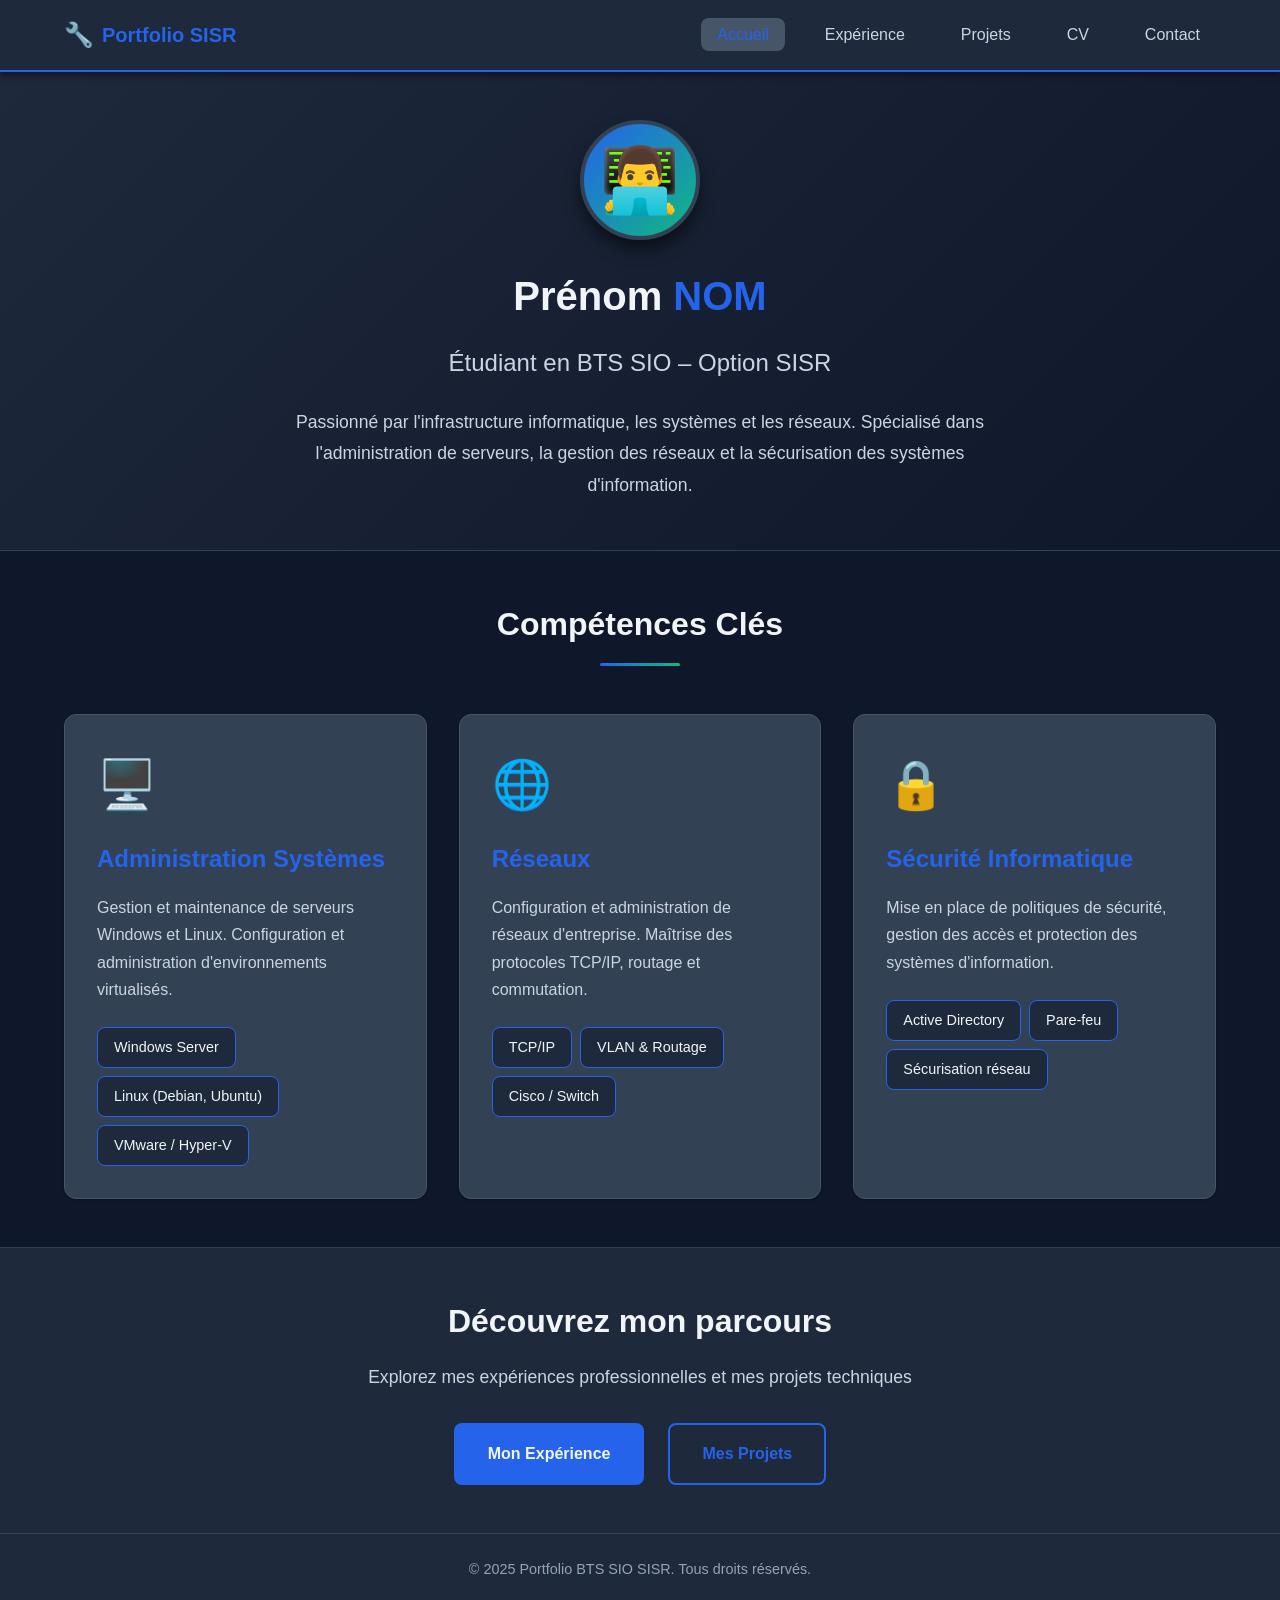
==== index.html @ f3e3982c "Initial commit: Portfolio BTS SIO SISR" ====
<!DOCTYPE html>
<html lang="fr">
<head>
    <meta charset="UTF-8">
    <meta name="viewport" content="width=device-width, initial-scale=1.0">
    <meta name="description" content="Portfolio d'un étudiant en BTS SIO option SISR - Solutions d'Infrastructure, Systèmes et Réseaux">
    <title>Portfolio - BTS SIO SISR</title>
    <link rel="stylesheet" href="styles.css">
</head>
<body>
    <!-- Navigation -->
    <nav class="navbar">
        <div class="container">
            <div class="nav-brand">
                <span class="brand-icon">🔧</span>
                <span class="brand-text">Portfolio SISR</span>
            </div>
            <ul class="nav-menu" id="navMenu">
                <li><a href="index.html" class="nav-link active">Accueil</a></li>
                <li><a href="experience.html" class="nav-link">Expérience</a></li>
                <li><a href="projets.html" class="nav-link">Projets</a></li>
                <li><a href="cv.html" class="nav-link">CV</a></li>
                <li><a href="contact.html" class="nav-link">Contact</a></li>
            </ul>
            <button class="nav-toggle" id="navToggle" aria-label="Toggle navigation">
                <span></span>
                <span></span>
                <span></span>
            </button>
        </div>
    </nav>

    <!-- Hero Section -->
    <header class="hero">
        <div class="container">
            <div class="hero-content">
                <div class="hero-avatar">
                    <div class="avatar-circle">
                        <span class="avatar-icon">👨‍💻</span>
                    </div>
                </div>
                <h1 class="hero-title">Prénom <span class="highlight">NOM</span></h1>
                <p class="hero-subtitle">Étudiant en BTS SIO – Option SISR</p>
                <p class="hero-description">
                    Passionné par l'infrastructure informatique, les systèmes et les réseaux. 
                    Spécialisé dans l'administration de serveurs, la gestion des réseaux et la sécurisation 
                    des systèmes d'information.
                </p>
            </div>
        </div>
    </header>

    <!-- Compétences principales -->
    <section class="skills-section">
        <div class="container">
            <h2 class="section-title">Compétences Clés</h2>
            <div class="skills-grid">
                <div class="skill-card">
                    <div class="skill-icon">🖥️</div>
                    <h3 class="skill-title">Administration Systèmes</h3>
                    <p class="skill-description">
                        Gestion et maintenance de serveurs Windows et Linux. 
                        Configuration et administration d'environnements virtualisés.
                    </p>
                    <ul class="skill-list">
                        <li>Windows Server</li>
                        <li>Linux (Debian, Ubuntu)</li>
                        <li>VMware / Hyper-V</li>
                    </ul>
                </div>

                <div class="skill-card">
                    <div class="skill-icon">🌐</div>
                    <h3 class="skill-title">Réseaux</h3>
                    <p class="skill-description">
                        Configuration et administration de réseaux d'entreprise. 
                        Maîtrise des protocoles TCP/IP, routage et commutation.
                    </p>
                    <ul class="skill-list">
                        <li>TCP/IP</li>
                        <li>VLAN & Routage</li>
                        <li>Cisco / Switch</li>
                    </ul>
                </div>

                <div class="skill-card">
                    <div class="skill-icon">🔒</div>
                    <h3 class="skill-title">Sécurité Informatique</h3>
                    <p class="skill-description">
                        Mise en place de politiques de sécurité, gestion des accès 
                        et protection des systèmes d'information.
                    </p>
                    <ul class="skill-list">
                        <li>Active Directory</li>
                        <li>Pare-feu</li>
                        <li>Sécurisation réseau</li>
                    </ul>
                </div>
            </div>
        </div>
    </section>

    <!-- Section CTA -->
    <section class="cta-section">
        <div class="container">
            <div class="cta-content">
                <h2 class="cta-title">Découvrez mon parcours</h2>
                <p class="cta-text">Explorez mes expériences professionnelles et mes projets techniques</p>
                <div class="cta-buttons">
                    <a href="experience.html" class="btn btn-primary">Mon Expérience</a>
                    <a href="projets.html" class="btn btn-secondary">Mes Projets</a>
                </div>
            </div>
        </div>
    </section>

    <!-- Footer -->
    <footer class="footer">
        <div class="container">
            <p class="footer-text">&copy; 2025 Portfolio BTS SIO SISR. Tous droits réservés.</p>
        </div>
    </footer>

    <script src="script.js"></script>
</body>
</html>
---- styles.css ----
/* ============================================
   RESET & VARIABLES
   ============================================ */

* {
    margin: 0;
    padding: 0;
    box-sizing: border-box;
}

:root {
    /* Couleurs principales - Thème IT/Réseaux */
    --primary-color: #2563eb;
    --primary-dark: #1e40af;
    --secondary-color: #10b981;
    --accent-color: #f59e0b;
    --danger-color: #ef4444;
    
    /* Couleurs de fond */
    --bg-primary: #0f172a;
    --bg-secondary: #1e293b;
    --bg-card: #334155;
    --bg-hover: #475569;
    
    /* Couleurs de texte */
    --text-primary: #f1f5f9;
    --text-secondary: #cbd5e1;
    --text-muted: #94a3b8;
    
    /* Espacements */
    --spacing-xs: 0.5rem;
    --spacing-sm: 1rem;
    --spacing-md: 1.5rem;
    --spacing-lg: 2rem;
    --spacing-xl: 3rem;
    
    /* Bordures */
    --border-radius: 8px;
    --border-radius-lg: 12px;
    
    /* Ombres */
    --shadow-sm: 0 1px 2px rgba(0, 0, 0, 0.3);
    --shadow-md: 0 4px 6px rgba(0, 0, 0, 0.4);
    --shadow-lg: 0 10px 15px rgba(0, 0, 0, 0.5);
    
    /* Transitions */
    --transition: all 0.3s ease;
}

/* ============================================
   BASE STYLES
   ============================================ */

body {
    font-family: 'Segoe UI', Tahoma, Geneva, Verdana, sans-serif;
    background-color: var(--bg-primary);
    color: var(--text-primary);
    line-height: 1.6;
    min-height: 100vh;
    display: flex;
    flex-direction: column;
}

.container {
    max-width: 1200px;
    margin: 0 auto;
    padding: 0 var(--spacing-md);
    width: 100%;
}

main {
    flex: 1;
}

/* ============================================
   NAVIGATION
   ============================================ */

.navbar {
    background-color: var(--bg-secondary);
    border-bottom: 2px solid var(--primary-color);
    padding: var(--spacing-sm) 0;
    position: sticky;
    top: 0;
    z-index: 1000;
    box-shadow: var(--shadow-md);
}

.navbar .container {
    display: flex;
    justify-content: space-between;
    align-items: center;
}

.nav-brand {
    display: flex;
    align-items: center;
    gap: var(--spacing-xs);
    font-size: 1.25rem;
    font-weight: bold;
    color: var(--primary-color);
}

.brand-icon {
    font-size: 1.5rem;
}

.nav-menu {
    display: flex;
    list-style: none;
    gap: var(--spacing-md);
    align-items: center;
}

.nav-link {
    color: var(--text-secondary);
    text-decoration: none;
    padding: var(--spacing-xs) var(--spacing-sm);
    border-radius: var(--border-radius);
    transition: var(--transition);
    font-weight: 500;
}

.nav-link:hover,
.nav-link.active {
    color: var(--text-primary);
    background-color: var(--bg-hover);
    color: var(--primary-color);
}

/* Menu hamburger pour mobile */
.nav-toggle {
    display: none;
    flex-direction: column;
    background: transparent;
    border: none;
    cursor: pointer;
    padding: var(--spacing-xs);
    gap: 4px;
}

.nav-toggle span {
    width: 25px;
    height: 3px;
    background-color: var(--text-primary);
    border-radius: 2px;
    transition: var(--transition);
}

/* ============================================
   HERO SECTION
   ============================================ */

.hero {
    background: linear-gradient(135deg, var(--bg-secondary) 0%, var(--bg-primary) 100%);
    padding: var(--spacing-xl) 0;
    text-align: center;
    border-bottom: 1px solid var(--bg-card);
}

.hero-content {
    max-width: 800px;
    margin: 0 auto;
}

.hero-avatar {
    margin-bottom: var(--spacing-md);
}

.avatar-circle {
    width: 120px;
    height: 120px;
    margin: 0 auto;
    border-radius: 50%;
    background: linear-gradient(135deg, var(--primary-color), var(--secondary-color));
    display: flex;
    align-items: center;
    justify-content: center;
    border: 4px solid var(--bg-card);
    box-shadow: var(--shadow-lg);
}

.avatar-icon {
    font-size: 4rem;
}

.hero-title {
    font-size: 2.5rem;
    margin-bottom: var(--spacing-sm);
    font-weight: 700;
}

.highlight {
    color: var(--primary-color);
}

.hero-subtitle {
    font-size: 1.5rem;
    color: var(--text-secondary);
    margin-bottom: var(--spacing-md);
    font-weight: 500;
}

.hero-description {
    font-size: 1.1rem;
    color: var(--text-secondary);
    line-height: 1.8;
    max-width: 700px;
    margin: 0 auto;
}

/* ============================================
   SKILLS SECTION
   ============================================ */

.skills-section {
    padding: var(--spacing-xl) 0;
}

.section-title {
    font-size: 2rem;
    text-align: center;
    margin-bottom: var(--spacing-xl);
    color: var(--text-primary);
    position: relative;
    padding-bottom: var(--spacing-sm);
}

.section-title::after {
    content: '';
    position: absolute;
    bottom: 0;
    left: 50%;
    transform: translateX(-50%);
    width: 80px;
    height: 3px;
    background: linear-gradient(90deg, var(--primary-color), var(--secondary-color));
    border-radius: 2px;
}

.skills-grid {
    display: grid;
    grid-template-columns: repeat(auto-fit, minmax(300px, 1fr));
    gap: var(--spacing-lg);
    margin-top: var(--spacing-lg);
}

.skill-card {
    background-color: var(--bg-card);
    padding: var(--spacing-lg);
    border-radius: var(--border-radius-lg);
    border: 1px solid var(--bg-hover);
    transition: var(--transition);
    box-shadow: var(--shadow-sm);
}

.skill-card:hover {
    transform: translateY(-5px);
    box-shadow: var(--shadow-lg);
    border-color: var(--primary-color);
}

.skill-icon {
    font-size: 3rem;
    margin-bottom: var(--spacing-sm);
    display: block;
}

.skill-title {
    font-size: 1.5rem;
    margin-bottom: var(--spacing-sm);
    color: var(--primary-color);
}

.skill-description {
    color: var(--text-secondary);
    margin-bottom: var(--spacing-md);
    line-height: 1.7;
}

.skill-list {
    list-style: none;
    display: flex;
    flex-wrap: wrap;
    gap: var(--spacing-xs);
}

.skill-list li {
    background-color: var(--bg-secondary);
    padding: var(--spacing-xs) var(--spacing-sm);
    border-radius: var(--border-radius);
    font-size: 0.9rem;
    color: var(--text-primary);
    border: 1px solid var(--primary-color);
}

/* ============================================
   CTA SECTION
   ============================================ */

.cta-section {
    padding: var(--spacing-xl) 0;
    background-color: var(--bg-secondary);
    border-top: 1px solid var(--bg-card);
}

.cta-content {
    text-align: center;
}

.cta-title {
    font-size: 2rem;
    margin-bottom: var(--spacing-sm);
}

.cta-text {
    font-size: 1.1rem;
    color: var(--text-secondary);
    margin-bottom: var(--spacing-lg);
}

.cta-buttons {
    display: flex;
    gap: var(--spacing-md);
    justify-content: center;
    flex-wrap: wrap;
}

/* ============================================
   BUTTONS
   ============================================ */

.btn {
    display: inline-block;
    padding: var(--spacing-sm) var(--spacing-lg);
    border-radius: var(--border-radius);
    text-decoration: none;
    font-weight: 600;
    transition: var(--transition);
    border: 2px solid transparent;
    cursor: pointer;
    font-size: 1rem;
}

.btn-primary {
    background-color: var(--primary-color);
    color: var(--text-primary);
}

.btn-primary:hover {
    background-color: var(--primary-dark);
    transform: translateY(-2px);
    box-shadow: var(--shadow-md);
}

.btn-secondary {
    background-color: transparent;
    color: var(--primary-color);
    border-color: var(--primary-color);
}

.btn-secondary:hover {
    background-color: var(--primary-color);
    color: var(--text-primary);
    transform: translateY(-2px);
}

/* ============================================
   CONTENT PAGES
   ============================================ */

.page-header {
    background: linear-gradient(135deg, var(--bg-secondary) 0%, var(--bg-primary) 100%);
    padding: var(--spacing-xl) 0;
    text-align: center;
    border-bottom: 1px solid var(--bg-card);
}

.page-title {
    font-size: 2.5rem;
    margin-bottom: var(--spacing-sm);
}

.page-subtitle {
    font-size: 1.2rem;
    color: var(--text-secondary);
}

.content-section {
    padding: var(--spacing-xl) 0;
}

.content-card {
    background-color: var(--bg-card);
    padding: var(--spacing-lg);
    border-radius: var(--border-radius-lg);
    margin-bottom: var(--spacing-lg);
    border: 1px solid var(--bg-hover);
    box-shadow: var(--shadow-sm);
}

.content-card h2 {
    color: var(--primary-color);
    margin-bottom: var(--spacing-md);
    font-size: 1.8rem;
}

.content-card h3 {
    color: var(--secondary-color);
    margin-top: var(--spacing-md);
    margin-bottom: var(--spacing-sm);
    font-size: 1.3rem;
}

.content-card p {
    color: var(--text-secondary);
    margin-bottom: var(--spacing-sm);
    line-height: 1.8;
}

.content-card ul {
    margin-left: var(--spacing-lg);
    margin-bottom: var(--spacing-md);
    color: var(--text-secondary);
}

.content-card li {
    margin-bottom: var(--spacing-xs);
    line-height: 1.7;
}

.timeline {
    position: relative;
    padding-left: var(--spacing-lg);
    border-left: 2px solid var(--primary-color);
}

.timeline-item {
    margin-bottom: var(--spacing-lg);
    position: relative;
}

.timeline-item::before {
    content: '';
    position: absolute;
    left: -var(--spacing-lg);
    top: 0;
    width: 12px;
    height: 12px;
    border-radius: 50%;
    background-color: var(--primary-color);
    border: 2px solid var(--bg-primary);
}

.timeline-date {
    color: var(--accent-color);
    font-weight: 600;
    margin-bottom: var(--spacing-xs);
}

/* ============================================
   PROJECT CARDS
   ============================================ */

.projects-grid {
    display: grid;
    grid-template-columns: repeat(auto-fit, minmax(350px, 1fr));
    gap: var(--spacing-lg);
}

.project-card {
    background-color: var(--bg-card);
    padding: var(--spacing-lg);
    border-radius: var(--border-radius-lg);
    border: 1px solid var(--bg-hover);
    transition: var(--transition);
    box-shadow: var(--shadow-sm);
}

.project-card:hover {
    transform: translateY(-5px);
    box-shadow: var(--shadow-lg);
    border-color: var(--primary-color);
}

.project-card h3 {
    color: var(--primary-color);
    margin-bottom: var(--spacing-sm);
    font-size: 1.5rem;
}

.project-card .project-context {
    color: var(--text-secondary);
    font-style: italic;
    margin-bottom: var(--spacing-md);
    padding-left: var(--spacing-sm);
    border-left: 3px solid var(--secondary-color);
}

.project-objectives {
    margin-top: var(--spacing-md);
}

.project-objectives h4 {
    color: var(--secondary-color);
    margin-bottom: var(--spacing-xs);
}

.project-tech {
    margin-top: var(--spacing-md);
    padding-top: var(--spacing-md);
    border-top: 1px solid var(--bg-hover);
}

.tech-tags {
    display: flex;
    flex-wrap: wrap;
    gap: var(--spacing-xs);
    margin-top: var(--spacing-xs);
}

.tech-tag {
    background-color: var(--bg-secondary);
    color: var(--primary-color);
    padding: var(--spacing-xs) var(--spacing-sm);
    border-radius: var(--border-radius);
    font-size: 0.85rem;
    border: 1px solid var(--primary-color);
}

/* ============================================
   CV PAGE
   ============================================ */

.cv-container {
    max-width: 900px;
    margin: 0 auto;
    background-color: var(--bg-card);
    padding: var(--spacing-xl);
    border-radius: var(--border-radius-lg);
    box-shadow: var(--shadow-lg);
}

.cv-header {
    text-align: center;
    margin-bottom: var(--spacing-xl);
    padding-bottom: var(--spacing-lg);
    border-bottom: 2px solid var(--primary-color);
}

.cv-header h1 {
    font-size: 2.5rem;
    margin-bottom: var(--spacing-xs);
}

.cv-header .cv-title {
    color: var(--text-secondary);
    font-size: 1.2rem;
    margin-bottom: var(--spacing-md);
}

.cv-section {
    margin-bottom: var(--spacing-xl);
}

.cv-section h2 {
    color: var(--primary-color);
    font-size: 1.8rem;
    margin-bottom: var(--spacing-md);
    padding-bottom: var(--spacing-xs);
    border-bottom: 1px solid var(--bg-hover);
}

.cv-item {
    margin-bottom: var(--spacing-md);
    padding-left: var(--spacing-md);
    border-left: 3px solid var(--secondary-color);
}

.cv-item h3 {
    color: var(--secondary-color);
    margin-bottom: var(--spacing-xs);
}

.cv-item .cv-date {
    color: var(--accent-color);
    font-weight: 600;
    margin-bottom: var(--spacing-xs);
}

.cv-item p {
    color: var(--text-secondary);
    line-height: 1.7;
}

.cv-skills-grid {
    display: grid;
    grid-template-columns: repeat(auto-fit, minmax(200px, 1fr));
    gap: var(--spacing-md);
    margin-top: var(--spacing-md);
}

.cv-skill-category {
    background-color: var(--bg-secondary);
    padding: var(--spacing-md);
    border-radius: var(--border-radius);
}

.cv-skill-category h4 {
    color: var(--primary-color);
    margin-bottom: var(--spacing-sm);
}

.cv-skill-category ul {
    list-style: none;
    margin-left: 0;
}

.cv-skill-category li {
    color: var(--text-secondary);
    padding: var(--spacing-xs) 0;
}

.cv-download {
    text-align: center;
    margin-top: var(--spacing-xl);
}

/* ============================================
   CONTACT FORM
   ============================================ */

.contact-container {
    max-width: 600px;
    margin: 0 auto;
}

.contact-form {
    background-color: var(--bg-card);
    padding: var(--spacing-xl);
    border-radius: var(--border-radius-lg);
    box-shadow: var(--shadow-lg);
}

.form-group {
    margin-bottom: var(--spacing-md);
}

.form-group label {
    display: block;
    margin-bottom: var(--spacing-xs);
    color: var(--text-primary);
    font-weight: 500;
}

.form-group input,
.form-group textarea {
    width: 100%;
    padding: var(--spacing-sm);
    border: 2px solid var(--bg-hover);
    border-radius: var(--border-radius);
    background-color: var(--bg-secondary);
    color: var(--text-primary);
    font-size: 1rem;
    font-family: inherit;
    transition: var(--transition);
}

.form-group input:focus,
.form-group textarea:focus {
    outline: none;
    border-color: var(--primary-color);
    box-shadow: 0 0 0 3px rgba(37, 99, 235, 0.1);
}

.form-group textarea {
    resize: vertical;
    min-height: 150px;
}

.form-group .error-message {
    color: var(--danger-color);
    font-size: 0.875rem;
    margin-top: var(--spacing-xs);
    display: none;
}

.form-group.error input,
.form-group.error textarea {
    border-color: var(--danger-color);
}

.form-group.error .error-message {
    display: block;
}

.form-success {
    display: none;
    background-color: var(--secondary-color);
    color: var(--text-primary);
    padding: var(--spacing-md);
    border-radius: var(--border-radius);
    margin-bottom: var(--spacing-md);
    text-align: center;
    font-weight: 500;
}

.form-success.show {
    display: block;
}

/* ============================================
   FOOTER
   ============================================ */

.footer {
    background-color: var(--bg-secondary);
    padding: var(--spacing-md) 0;
    text-align: center;
    border-top: 1px solid var(--bg-card);
    margin-top: auto;
}

.footer-text {
    color: var(--text-muted);
    font-size: 0.9rem;
}

/* ============================================
   RESPONSIVE DESIGN
   ============================================ */

@media (max-width: 768px) {
    .nav-menu {
        position: fixed;
        left: -100%;
        top: 60px;
        flex-direction: column;
        background-color: var(--bg-secondary);
        width: 100%;
        text-align: center;
        transition: var(--transition);
        box-shadow: var(--shadow-lg);
        padding: var(--spacing-lg) 0;
        border-bottom: 2px solid var(--primary-color);
    }

    .nav-menu.active {
        left: 0;
    }

    .nav-toggle {
        display: flex;
    }

    .nav-toggle.active span:nth-child(1) {
        transform: rotate(45deg) translate(5px, 5px);
    }

    .nav-toggle.active span:nth-child(2) {
        opacity: 0;
    }

    .nav-toggle.active span:nth-child(3) {
        transform: rotate(-45deg) translate(7px, -6px);
    }

    .hero-title {
        font-size: 2rem;
    }

    .hero-subtitle {
        font-size: 1.2rem;
    }

    .skills-grid {
        grid-template-columns: 1fr;
    }

    .projects-grid {
        grid-template-columns: 1fr;
    }

    .cta-buttons {
        flex-direction: column;
    }

    .btn {
        width: 100%;
        text-align: center;
    }

    .cv-skills-grid {
        grid-template-columns: 1fr;
    }

    .container {
        padding: 0 var(--spacing-sm);
    }
}

@media (max-width: 480px) {
    .hero-title {
        font-size: 1.75rem;
    }

    .page-title {
        font-size: 2rem;
    }

    .section-title {
        font-size: 1.75rem;
    }

    .avatar-circle {
        width: 100px;
        height: 100px;
    }

    .avatar-icon {
        font-size: 3rem;
    }
}
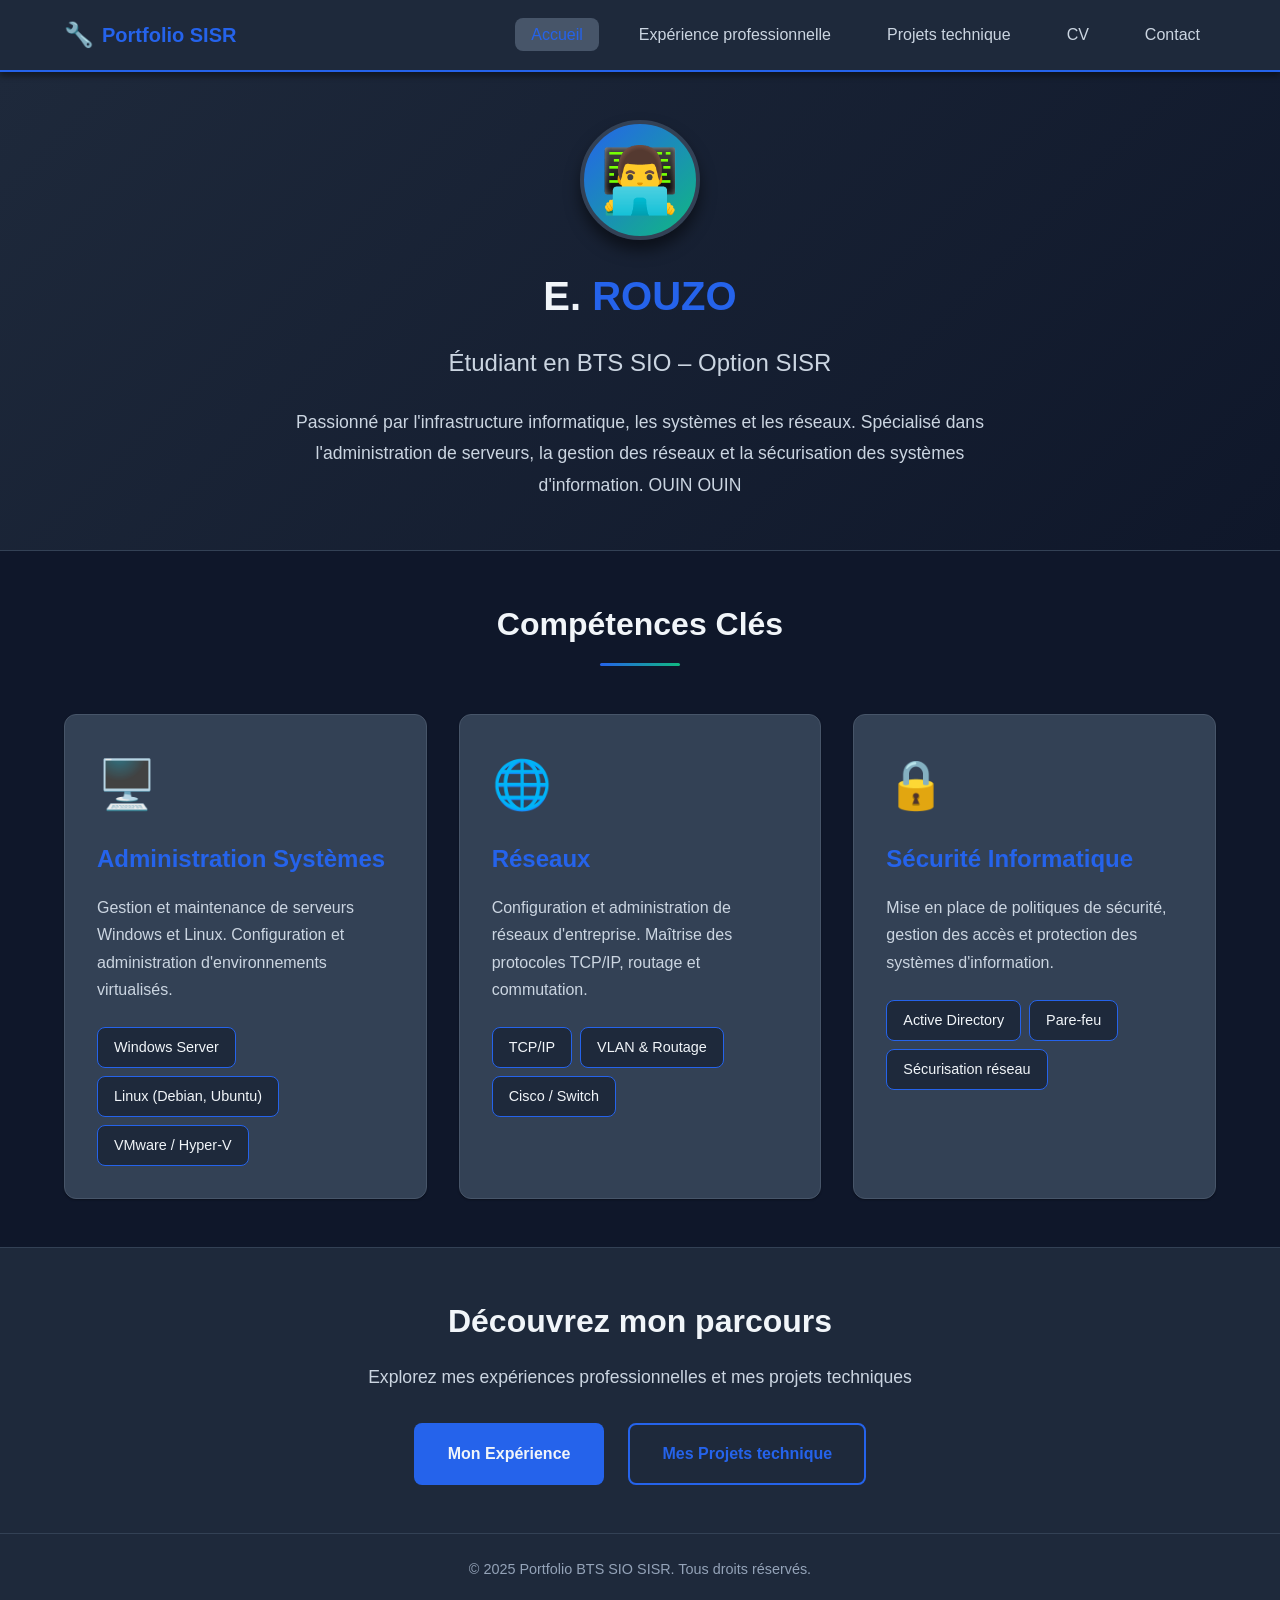
==== commit 2be909ff: "ouin ouin" ====
--- a/index.html
+++ b/index.html
@@ -1,12 +1,15 @@
 <!DOCTYPE html>
 <html lang="fr">
+
 <head>
     <meta charset="UTF-8">
     <meta name="viewport" content="width=device-width, initial-scale=1.0">
-    <meta name="description" content="Portfolio d'un étudiant en BTS SIO option SISR - Solutions d'Infrastructure, Systèmes et Réseaux">
+    <meta name="description"
+        content="Portfolio d'un étudiant en BTS SIO option SISR - Solutions d'Infrastructure, Systèmes et Réseaux">
     <title>Portfolio - BTS SIO SISR</title>
     <link rel="stylesheet" href="styles.css">
 </head>
+
 <body>
     <!-- Navigation -->
     <nav class="navbar">
@@ -17,8 +20,8 @@
             </div>
             <ul class="nav-menu" id="navMenu">
                 <li><a href="index.html" class="nav-link active">Accueil</a></li>
-                <li><a href="experience.html" class="nav-link">Expérience</a></li>
-                <li><a href="projets.html" class="nav-link">Projets</a></li>
+                <li><a href="experience.html" class="nav-link">Expérience professionnelle</a></li>
+                <li><a href="projets.html" class="nav-link">Projets technique</a></li>
                 <li><a href="cv.html" class="nav-link">CV</a></li>
                 <li><a href="contact.html" class="nav-link">Contact</a></li>
             </ul>
@@ -39,12 +42,12 @@
                         <span class="avatar-icon">👨‍💻</span>
                     </div>
                 </div>
-                <h1 class="hero-title">Prénom <span class="highlight">NOM</span></h1>
+                <h1 class="hero-title">E. <span class="highlight">ROUZO</span></h1>
                 <p class="hero-subtitle">Étudiant en BTS SIO – Option SISR</p>
                 <p class="hero-description">
-                    Passionné par l'infrastructure informatique, les systèmes et les réseaux. 
-                    Spécialisé dans l'administration de serveurs, la gestion des réseaux et la sécurisation 
-                    des systèmes d'information.
+                    Passionné par l'infrastructure informatique, les systèmes et les réseaux.
+                    Spécialisé dans l'administration de serveurs, la gestion des réseaux et la sécurisation
+                    des systèmes d'information. OUIN OUIN
                 </p>
             </div>
         </div>
@@ -59,7 +62,7 @@
                     <div class="skill-icon">🖥️</div>
                     <h3 class="skill-title">Administration Systèmes</h3>
                     <p class="skill-description">
-                        Gestion et maintenance de serveurs Windows et Linux. 
+                        Gestion et maintenance de serveurs Windows et Linux.
                         Configuration et administration d'environnements virtualisés.
                     </p>
                     <ul class="skill-list">
@@ -73,7 +76,7 @@
                     <div class="skill-icon">🌐</div>
                     <h3 class="skill-title">Réseaux</h3>
                     <p class="skill-description">
-                        Configuration et administration de réseaux d'entreprise. 
+                        Configuration et administration de réseaux d'entreprise.
                         Maîtrise des protocoles TCP/IP, routage et commutation.
                     </p>
                     <ul class="skill-list">
@@ -87,7 +90,7 @@
                     <div class="skill-icon">🔒</div>
                     <h3 class="skill-title">Sécurité Informatique</h3>
                     <p class="skill-description">
-                        Mise en place de politiques de sécurité, gestion des accès 
+                        Mise en place de politiques de sécurité, gestion des accès
                         et protection des systèmes d'information.
                     </p>
                     <ul class="skill-list">
@@ -108,7 +111,7 @@
                 <p class="cta-text">Explorez mes expériences professionnelles et mes projets techniques</p>
                 <div class="cta-buttons">
                     <a href="experience.html" class="btn btn-primary">Mon Expérience</a>
-                    <a href="projets.html" class="btn btn-secondary">Mes Projets</a>
+                    <a href="projets.html" class="btn btn-secondary">Mes Projets technique</a>
                 </div>
             </div>
         </div>
@@ -123,4 +126,5 @@
 
     <script src="script.js"></script>
 </body>
-</html>
+
+</html>
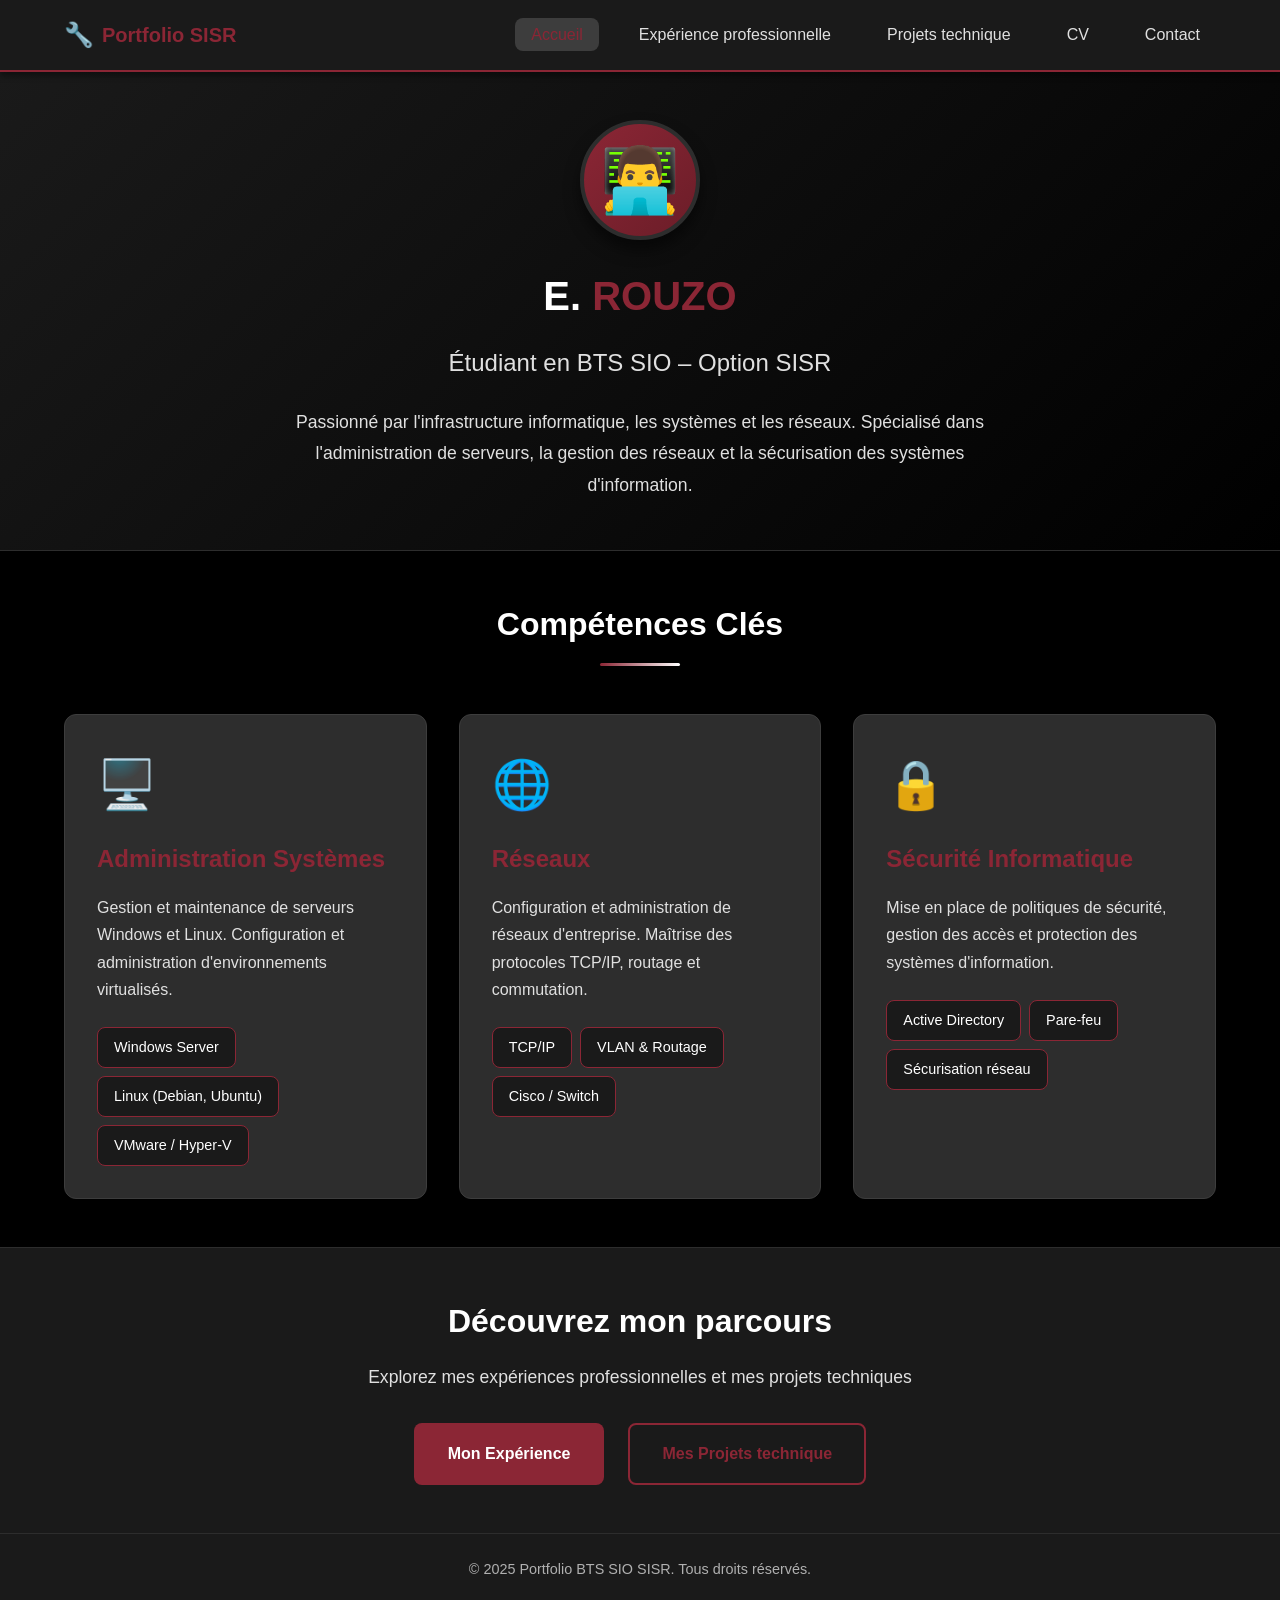
==== commit 0a4349c2: "css" ====
--- a/index.html
+++ b/index.html
@@ -47,7 +47,7 @@
                 <p class="hero-description">
                     Passionné par l'infrastructure informatique, les systèmes et les réseaux.
                     Spécialisé dans l'administration de serveurs, la gestion des réseaux et la sécurisation
-                    des systèmes d'information. OUIN OUIN
+                    des systèmes d'information.
                 </p>
             </div>
         </div>
--- a/styles.css
+++ b/styles.css
@@ -9,23 +9,39 @@
 }
 
 :root {
-    /* Couleurs principales - Thème IT/Réseaux */
-    --primary-color: #2563eb;
-    --primary-dark: #1e40af;
-    --secondary-color: #10b981;
-    --accent-color: #f59e0b;
-    --danger-color: #ef4444;
-    
-    /* Couleurs de fond */
-    --bg-primary: #0f172a;
-    --bg-secondary: #1e293b;
-    --bg-card: #334155;
-    --bg-hover: #475569;
-    
-    /* Couleurs de texte */
-    --text-primary: #f1f5f9;
-    --text-secondary: #cbd5e1;
-    --text-muted: #94a3b8;
+    /* ============================================
+       PALETTE DE COULEURS - THÈME ROUGE SOBRE
+       ============================================ */
+    
+    /* Couleur principale : Rouge sobre et professionnel (tons désaturés) */
+    --primary-color: #8B2635;
+    --primary-dark: #6B1D28;
+    --primary-light: #A0303F;
+    --primary-hover: #B83D4F;
+    
+    /* Couleur secondaire : Noir */
+    --secondary-color: #000000;
+    --secondary-dark: #1a1a1a;
+    --secondary-light: #2d2d2d;
+    
+    /* Couleur de mise en avant : Blanc */
+    --highlight-color: #FFFFFF;
+    --highlight-off: #FAFAFA;
+    
+    /* Couleurs d'accent (pour éléments spécifiques) */
+    --accent-color: #C41E3A;
+    --danger-color: #D32F2F;
+    
+    /* Couleurs de fond - Gradients de noir vers gris foncé */
+    --bg-primary: #000000;
+    --bg-secondary: #1a1a1a;
+    --bg-card: #2d2d2d;
+    --bg-hover: #3d3d3d;
+    
+    /* Couleurs de texte - Blancs et gris clairs pour contraste */
+    --text-primary: #FFFFFF;
+    --text-secondary: #E0E0E0;
+    --text-muted: #B0B0B0;
     
     /* Espacements */
     --spacing-xs: 0.5rem;
@@ -172,7 +188,7 @@
     height: 120px;
     margin: 0 auto;
     border-radius: 50%;
-    background: linear-gradient(135deg, var(--primary-color), var(--secondary-color));
+    background: linear-gradient(135deg, var(--primary-color), var(--primary-dark));
     display: flex;
     align-items: center;
     justify-content: center;
@@ -234,7 +250,7 @@
     transform: translateX(-50%);
     width: 80px;
     height: 3px;
-    background: linear-gradient(90deg, var(--primary-color), var(--secondary-color));
+    background: linear-gradient(90deg, var(--primary-color), var(--highlight-color));
     border-radius: 2px;
 }
 
@@ -290,8 +306,14 @@
     padding: var(--spacing-xs) var(--spacing-sm);
     border-radius: var(--border-radius);
     font-size: 0.9rem;
-    color: var(--text-primary);
+    color: var(--highlight-color);
     border: 1px solid var(--primary-color);
+    transition: var(--transition);
+}
+
+.skill-list li:hover {
+    background-color: var(--primary-color);
+    color: var(--highlight-color);
 }
 
 /* ============================================
@@ -361,7 +383,7 @@
 
 .btn-secondary:hover {
     background-color: var(--primary-color);
-    color: var(--text-primary);
+    color: var(--highlight-color);
     transform: translateY(-2px);
 }
 
@@ -406,7 +428,7 @@
 }
 
 .content-card h3 {
-    color: var(--secondary-color);
+    color: var(--primary-light);
     margin-top: var(--spacing-md);
     margin-bottom: var(--spacing-sm);
     font-size: 1.3rem;
@@ -453,7 +475,7 @@
 }
 
 .timeline-date {
-    color: var(--accent-color);
+    color: var(--primary-light);
     font-weight: 600;
     margin-bottom: var(--spacing-xs);
 }
@@ -494,7 +516,7 @@
     font-style: italic;
     margin-bottom: var(--spacing-md);
     padding-left: var(--spacing-sm);
-    border-left: 3px solid var(--secondary-color);
+    border-left: 3px solid var(--primary-color);
 }
 
 .project-objectives {
@@ -502,7 +524,7 @@
 }
 
 .project-objectives h4 {
-    color: var(--secondary-color);
+    color: var(--primary-light);
     margin-bottom: var(--spacing-xs);
 }
 
@@ -574,11 +596,11 @@
 .cv-item {
     margin-bottom: var(--spacing-md);
     padding-left: var(--spacing-md);
-    border-left: 3px solid var(--secondary-color);
+    border-left: 3px solid var(--primary-color);
 }
 
 .cv-item h3 {
-    color: var(--secondary-color);
+    color: var(--primary-light);
     margin-bottom: var(--spacing-xs);
 }
 
@@ -670,7 +692,7 @@
 .form-group textarea:focus {
     outline: none;
     border-color: var(--primary-color);
-    box-shadow: 0 0 0 3px rgba(37, 99, 235, 0.1);
+    box-shadow: 0 0 0 3px rgba(139, 38, 53, 0.2);
 }
 
 .form-group textarea {
@@ -696,8 +718,8 @@
 
 .form-success {
     display: none;
-    background-color: var(--secondary-color);
-    color: var(--text-primary);
+    background-color: var(--primary-color);
+    color: var(--highlight-color);
     padding: var(--spacing-md);
     border-radius: var(--border-radius);
     margin-bottom: var(--spacing-md);
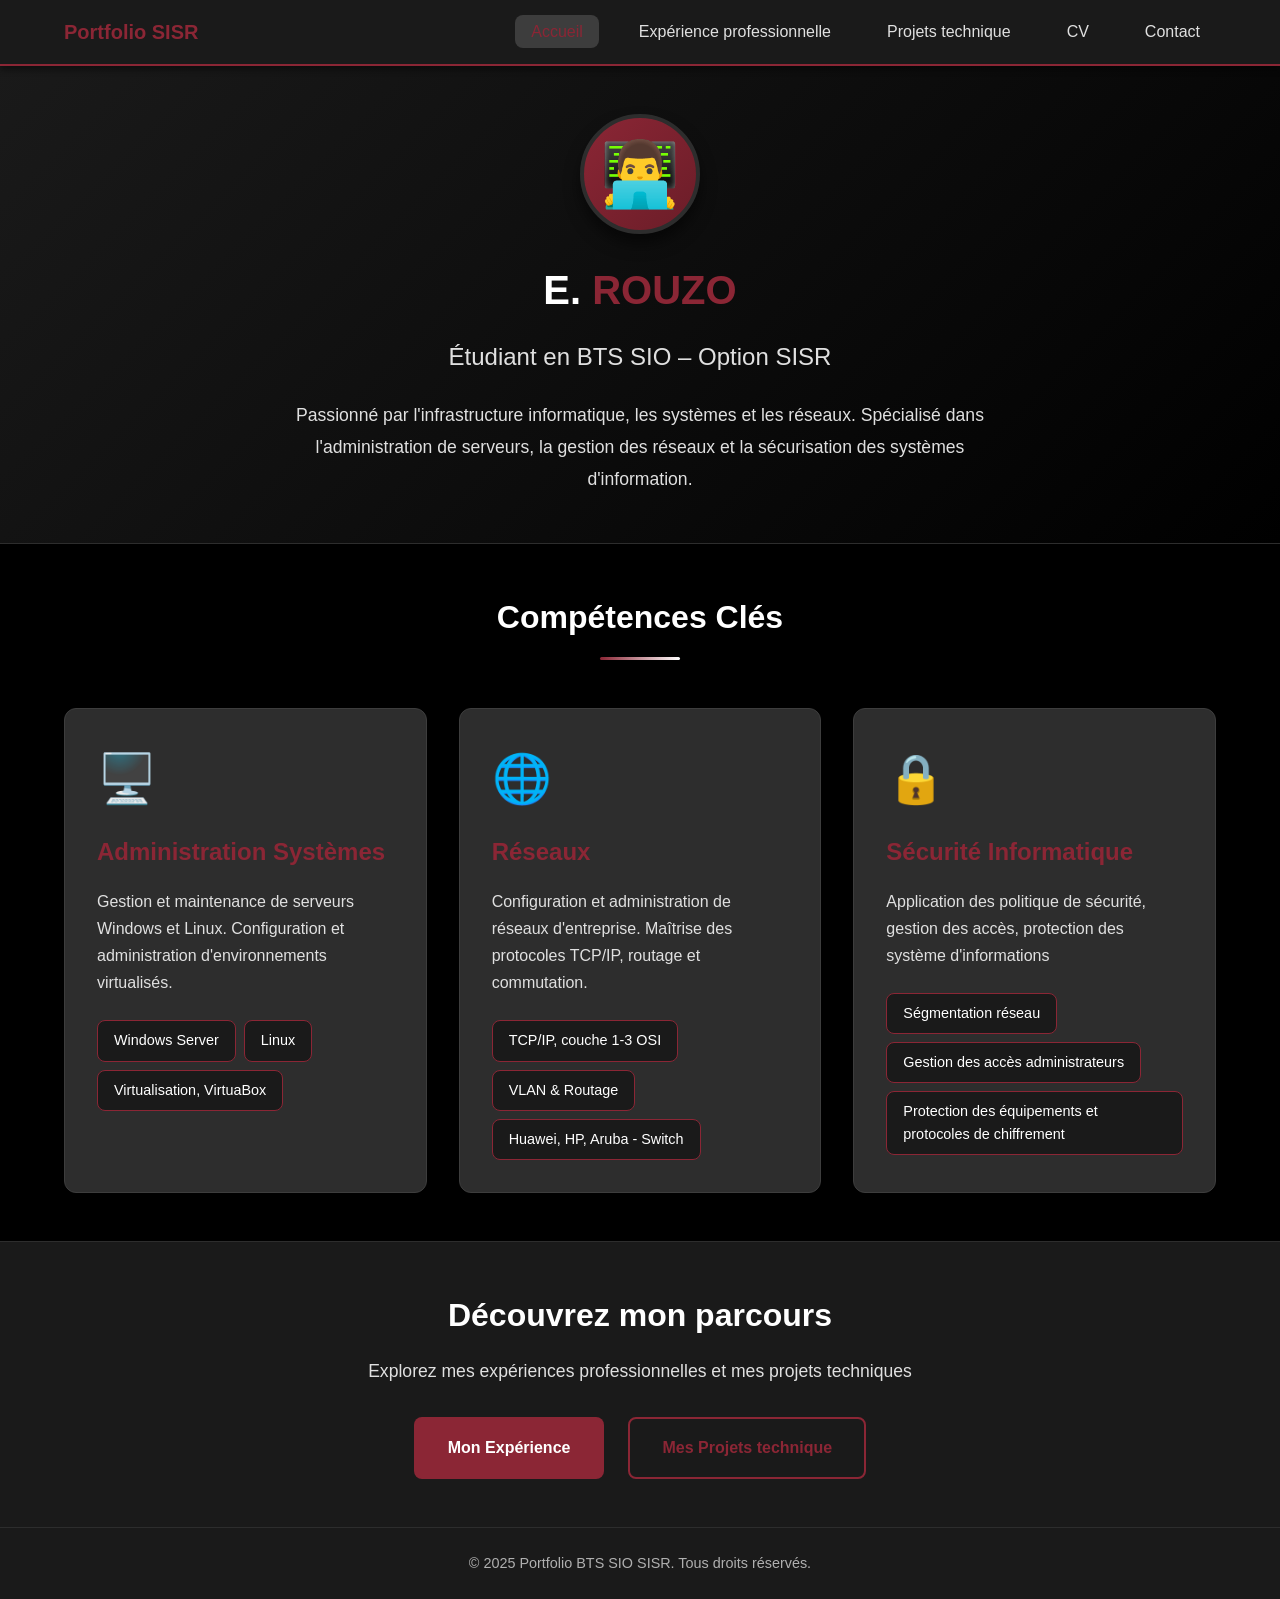
==== commit 2809c206: "almostdone" ====
--- a/index.html
+++ b/index.html
@@ -15,7 +15,6 @@
     <nav class="navbar">
         <div class="container">
             <div class="nav-brand">
-                <span class="brand-icon">🔧</span>
                 <span class="brand-text">Portfolio SISR</span>
             </div>
             <ul class="nav-menu" id="navMenu">
@@ -67,8 +66,8 @@
                     </p>
                     <ul class="skill-list">
                         <li>Windows Server</li>
-                        <li>Linux (Debian, Ubuntu)</li>
-                        <li>VMware / Hyper-V</li>
+                        <li>Linux</li>
+                        <li>Virtualisation, VirtuaBox</li>
                     </ul>
                 </div>
 
@@ -80,9 +79,9 @@
                         Maîtrise des protocoles TCP/IP, routage et commutation.
                     </p>
                     <ul class="skill-list">
-                        <li>TCP/IP</li>
+                        <li>TCP/IP, couche 1-3 OSI</li>
                         <li>VLAN & Routage</li>
-                        <li>Cisco / Switch</li>
+                        <li>Huawei, HP, Aruba - Switch</li>
                     </ul>
                 </div>
 
@@ -90,13 +89,12 @@
                     <div class="skill-icon">🔒</div>
                     <h3 class="skill-title">Sécurité Informatique</h3>
                     <p class="skill-description">
-                        Mise en place de politiques de sécurité, gestion des accès
-                        et protection des systèmes d'information.
+                        Application des politique de sécurité, gestion des accès, protection des système d'informations
                     </p>
                     <ul class="skill-list">
-                        <li>Active Directory</li>
-                        <li>Pare-feu</li>
-                        <li>Sécurisation réseau</li>
+                        <li>Ségmentation réseau</li>
+                        <li>Gestion des accès administrateurs</li>
+                        <li>Protection des équipements et protocoles de chiffrement</li>
                     </ul>
                 </div>
             </div>
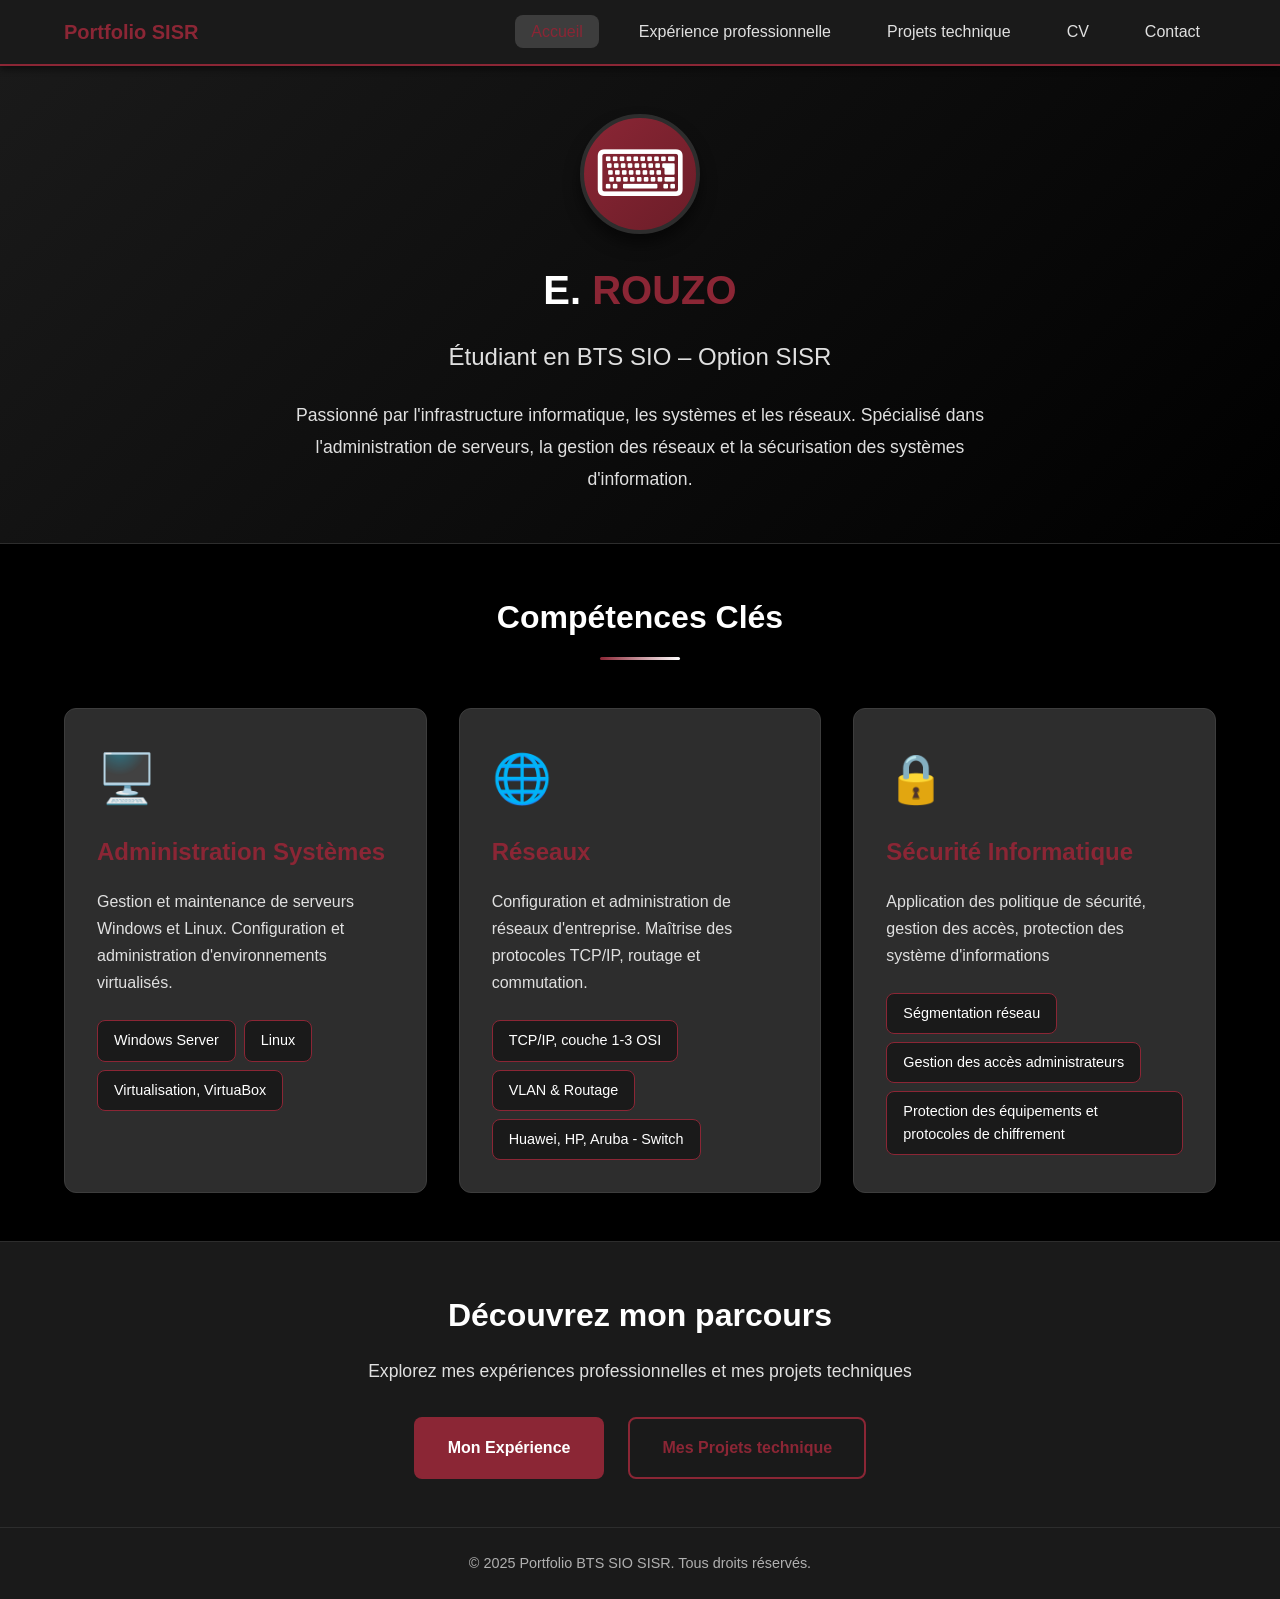
==== commit 2d1cd7cc: "iconeContact" ====
--- a/index.html
+++ b/index.html
@@ -38,7 +38,7 @@
             <div class="hero-content">
                 <div class="hero-avatar">
                     <div class="avatar-circle">
-                        <span class="avatar-icon">👨‍💻</span>
+                        <span class="avatar-icon">⌨</span>
                     </div>
                 </div>
                 <h1 class="hero-title">E. <span class="highlight">ROUZO</span></h1>
--- a/styles.css
+++ b/styles.css
@@ -843,3 +843,4 @@
         font-size: 3rem;
     }
 }
+
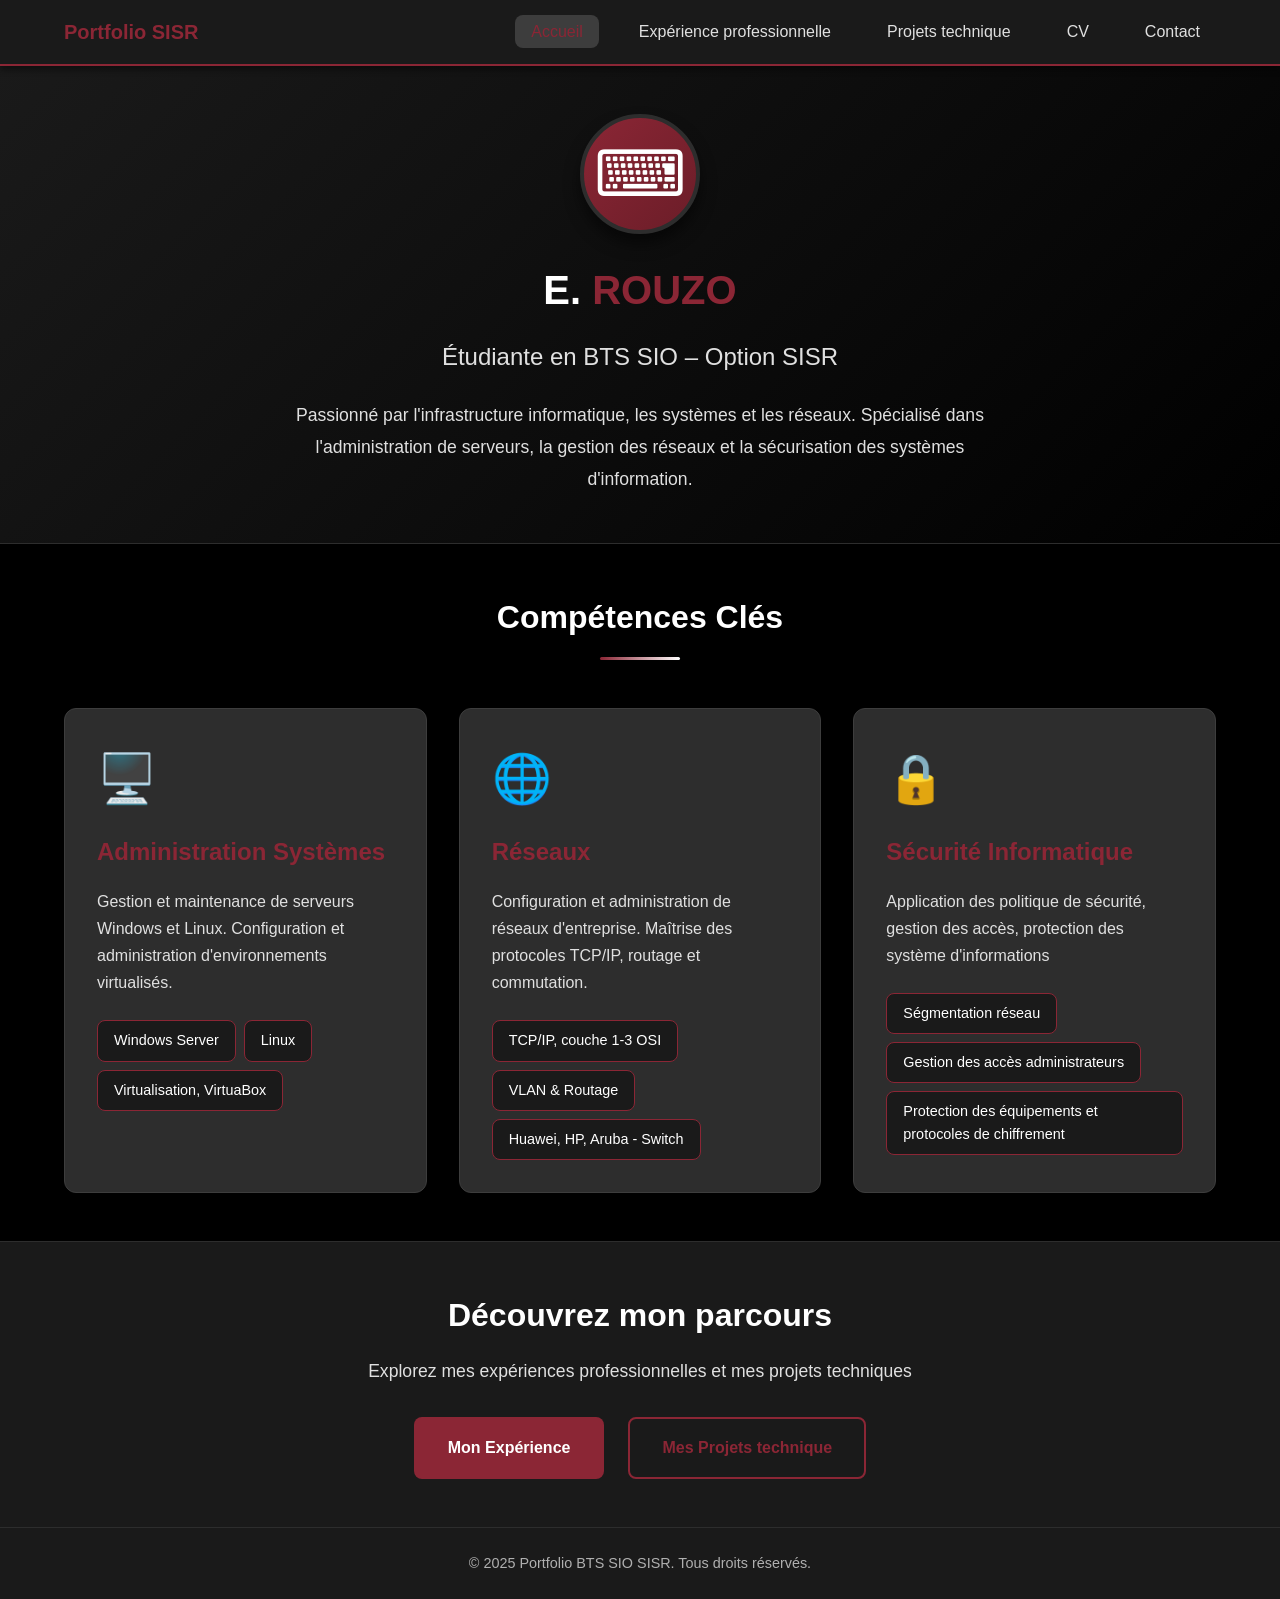
==== commit bef074f2: "CV + correction" ====
--- a/index.html
+++ b/index.html
@@ -42,7 +42,7 @@
                     </div>
                 </div>
                 <h1 class="hero-title">E. <span class="highlight">ROUZO</span></h1>
-                <p class="hero-subtitle">Étudiant en BTS SIO – Option SISR</p>
+                <p class="hero-subtitle">Étudiante en BTS SIO – Option SISR</p>
                 <p class="hero-description">
                     Passionné par l'infrastructure informatique, les systèmes et les réseaux.
                     Spécialisé dans l'administration de serveurs, la gestion des réseaux et la sécurisation
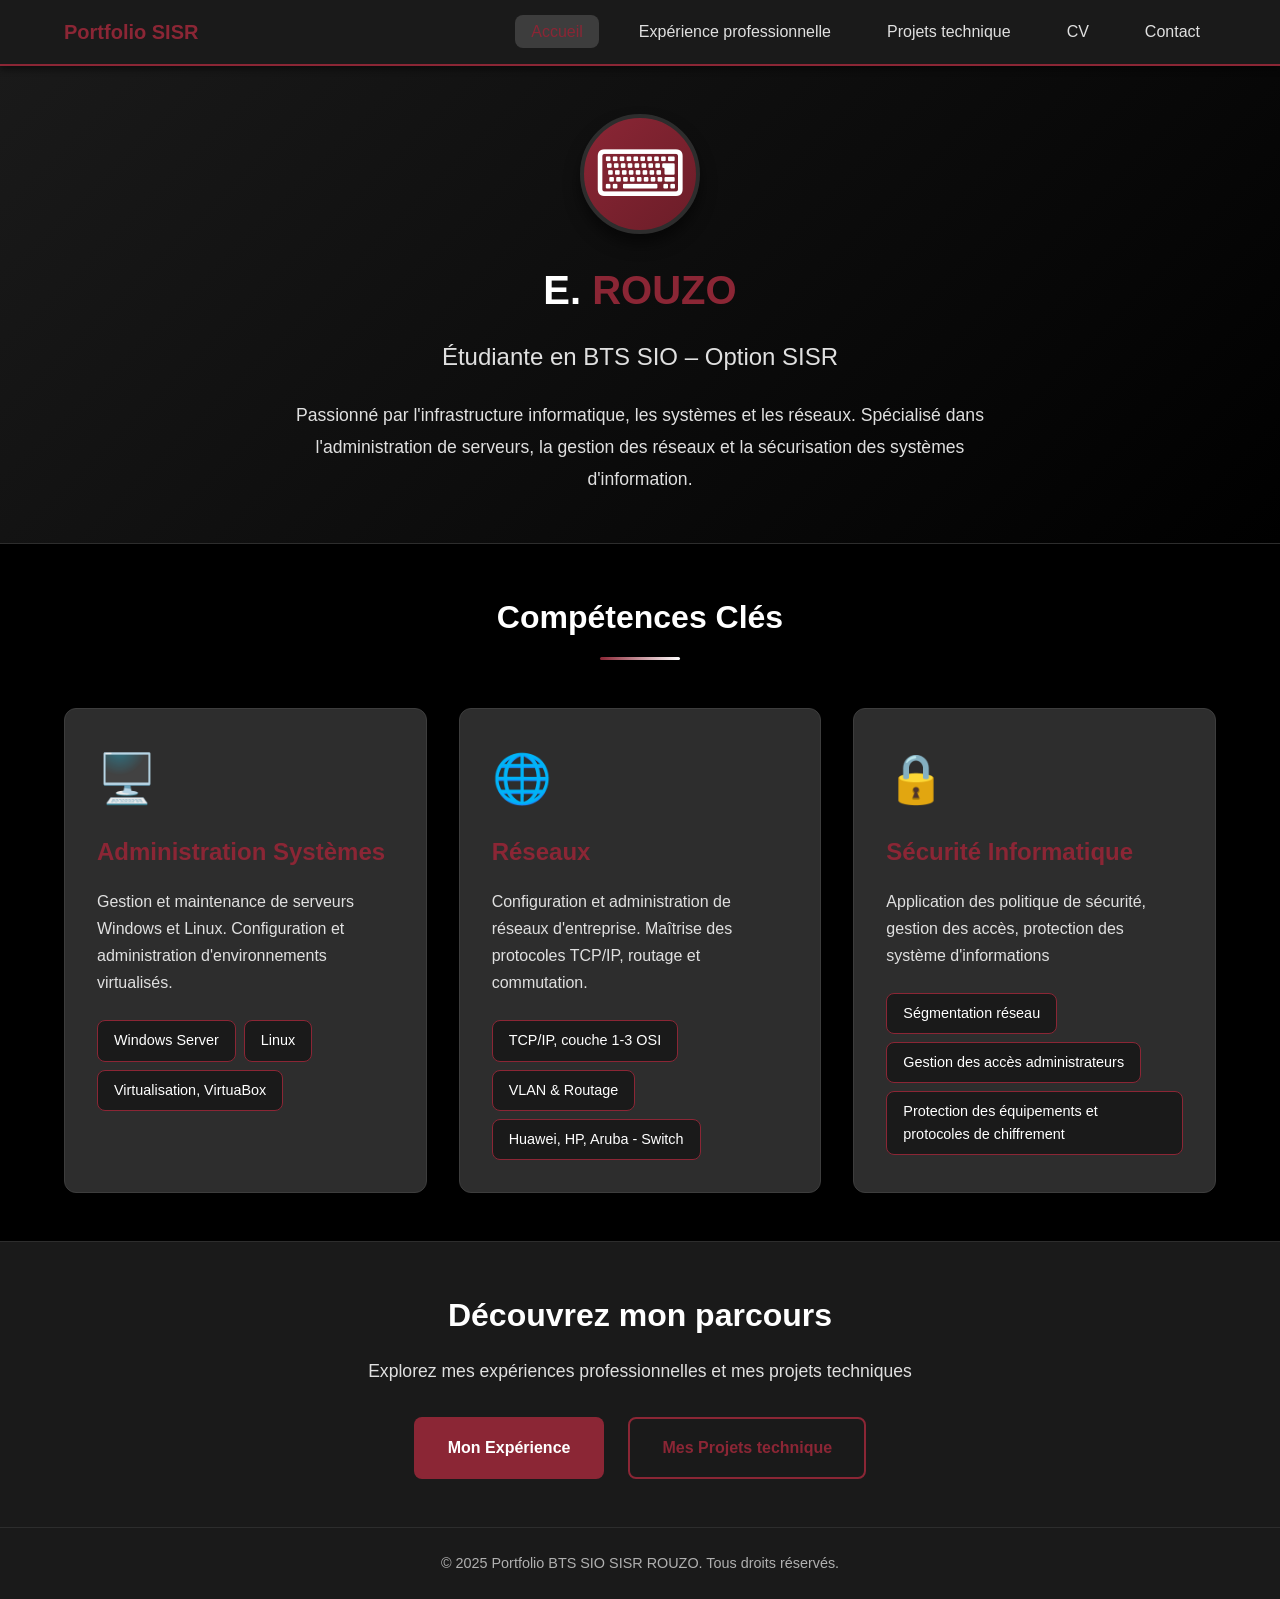
==== commit dbfdfe0a: "footer" ====
--- a/index.html
+++ b/index.html
@@ -118,7 +118,7 @@
     <!-- Footer -->
     <footer class="footer">
         <div class="container">
-            <p class="footer-text">&copy; 2025 Portfolio BTS SIO SISR. Tous droits réservés.</p>
+            <p class="footer-text">&copy; 2025 Portfolio BTS SIO SISR ROUZO. Tous droits réservés.</p>
         </div>
     </footer>
 
